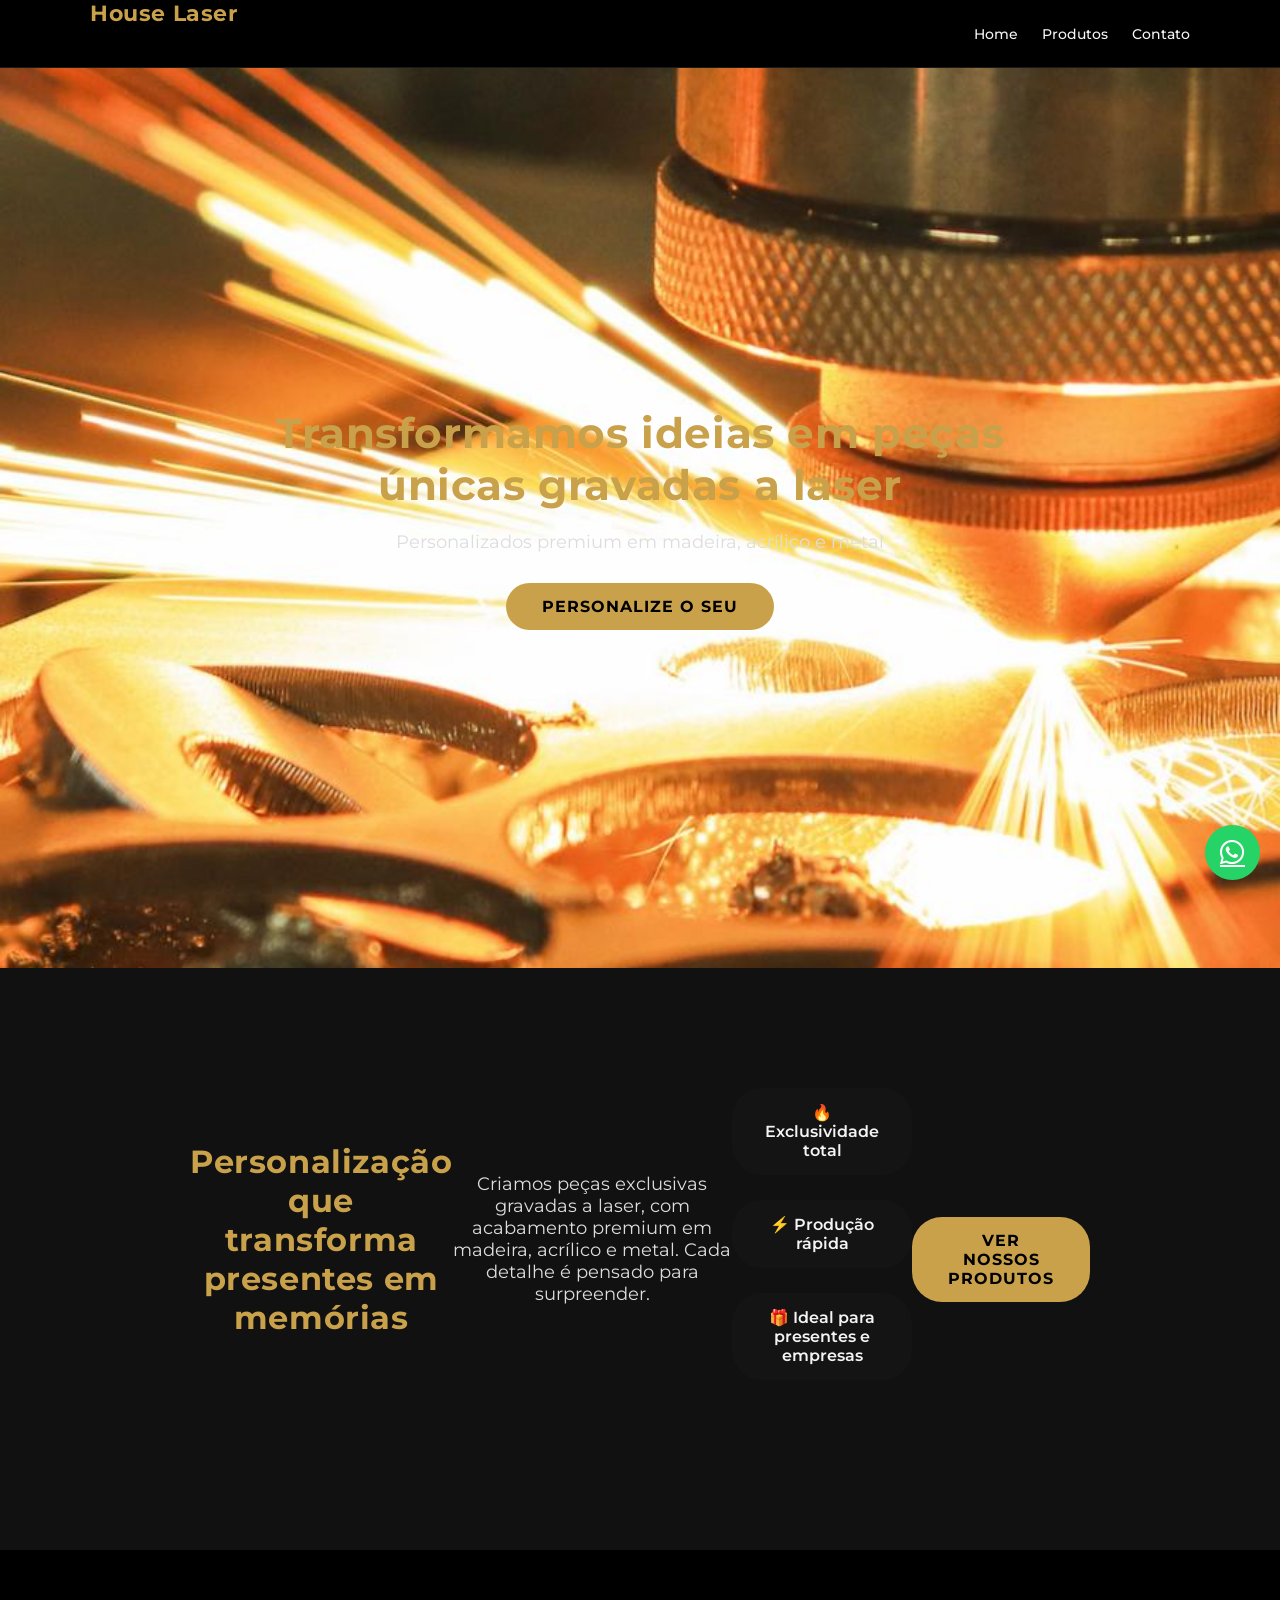
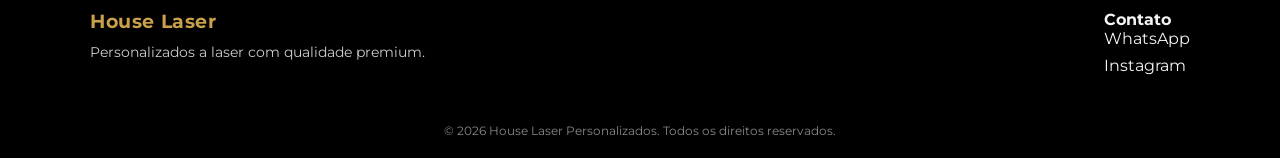
==== index.html @ 50e9833d "updates" ====
<!DOCTYPE html>
<html lang="pt-BR">
<head>
    <meta charset="UTF-8">
    <meta name="viewport" content="width=device-width, initial-scale=1.0">
    <title>House laser | Personalizados a laser</title>

    <link rel="stylesheet" href="css/style.css">
    <link rel="stylesheet" href="https://cdnjs.cloudflare.com/ajax/libs/font-awesome/6.5.0/css/all.min.css">
    <link rel="preconnect" href="https://fonts.googleapis.com">
    <link rel="preconnect" href="https://fonts.gstatic.com" crossorigin>
    <link href="https://fonts.googleapis.com/css2?family=Montserrat:wght@300;400;600;700&display=swap" rel="stylesheet">
    
  </head>
<body id="topo">
    <header class="header">
  <div class="container">
    <h2 class="logo">House Laser</h2>

<nav class="menu">
  <a href="#topo">Home</a>
  <a href="produtos.html">Produtos</a>
  <a href="#contato">Contato</a>
</nav>
  </div>
</header>

<section class="hero">
  <div class="hero-overlay"></div>

  <div class="hero-content reveal">
    <h1>Transformamos ideias em peças únicas gravadas a laser</h1>
    <p>Personalizados premium em madeira, acrílico e metal</p>
    <a href="produtos.html" class="btn-hero">Personalize o seu</a>
  </div>
</section>
    <section class="destaque">
  <div class="container destaque-content reveal">

    <h2>Personalização que transforma presentes em memórias</h2>

    <p>
      Criamos peças exclusivas gravadas a laser, com acabamento premium
      em madeira, acrílico e metal. Cada detalhe é pensado para surpreender.
    </p>

    <div class="destaque-itens">
      <div>🔥 Exclusividade total</div>
      <div>⚡ Produção rápida</div>
      <div>🎁 Ideal para presentes e empresas</div>
    </div>

    <a href="produtos.html" class="btn-hero">
      Ver nossos produtos
    </a>
  </div>


</section>
<footer class="footer" id="contato">
  <div class="footer-container">

    <div class="footer-brand">
      <h3>House Laser</h3>
      <p>Personalizados a laser com qualidade premium.</p>
    </div>

    <div class="footer-contact">
      <h4>Contato</h4>
      <a href="https://wa.me/5549988721313" target="_blank">WhatsApp</a>
      <a href="https://instagram.com/" target="_blank">Instagram</a>
    </div>

  </div>

  <div class="footer-bottom">
    © 2026 House Laser Personalizados. Todos os direitos reservados.
  </div>
</footer>
<script>
  const reveals = document.querySelectorAll('.reveal');

  function revealOnScroll() {
    reveals.forEach(reveal => {
      const windowHeight = window.innerHeight;
      const elementTop = reveal.getBoundingClientRect().top;
      const elementVisible = 100;

      if (elementTop < windowHeight - elementVisible) {
        reveal.classList.add('active');
      }
    });
  }

  window.addEventListener('scroll', revealOnScroll);
  revealOnScroll();
</script>
<a href="https://wa.me/5549988721313" 
   class="whatsapp-float" 
   target="_blank" 
   aria-label="Fale conosco no WhatsApp">
   <i class="fa-brands fa-whatsapp"></i>
</a>
</body>
</html>
---- css/style.css ----
/* ==================================================
   VARIÁVEIS
================================================== */
:root {
  --gold: #c9a14a;
  --dark: #0b0b0b;
  --dark-soft: #111;
  --card: #141414;
  --text: #f4f4f4;
  --border-soft: rgba(255,255,255,0.1);
}

/* ==================================================
   RESET / BASE
================================================== */
* {
  margin: 0;
  padding: 0;
  box-sizing: border-box;
}

html {
  scroll-behavior: smooth;
}

body {
  background: var(--dark);
  color: var(--text);
  font-family: 'Montserrat', sans-serif;
}

section {
  padding: 120px 20px;
}

h1, h2, h3 {
  font-weight: 700;
  letter-spacing: 0.6px;
}

h2 {
  font-size: 32px;
  margin-bottom: 40px;
  text-align: center;
}

/* ==================================================
   CONTAINER
================================================== */
.container {
  width: 90%;
  max-width: 1100px;
  margin: auto;
  display: flex;
  justify-content: space-between;
  align-items: center;
}

/* ==================================================
   HEADER
================================================== */
.header {
  background: #000;
  border-bottom: 1px solid var(--border-soft);
}

.logo {
  color: var(--gold);
  font-size: 22px;
  font-weight: 700;
}

.menu a {
  margin-left: 20px;
  color: var(--text);
  text-decoration: none;
  font-size: 14px;
  font-weight: 500;
  transition: color 0.3s;
}

.menu a:hover {
  color: var(--gold);
}

/* ==================================================
   HERO
================================================== */
.hero {
  position: relative;
  height: 100vh;
  background: url('../img/hero.jpg') center/cover no-repeat;
  display: flex;
  align-items: center;
  justify-content: center;
}

.hero-overlay {
  background: rgba(0,0,0,0.7);
}

.hero-content {
  position: relative;
  text-align: center;
  max-width: 800px;
}

.hero-content h1 {
  font-size: 42px;
  color: var(--gold);
  margin-bottom: 20px;
}

.hero-content p {
  font-size: 18px;
  color: #ddd;
  margin-bottom: 30px;
}

/* BOTÕES */
.btn,
.btn-hero {
  display: inline-block;
  padding: 14px 36px;
  background: var(--gold);
  color: #000;
  font-weight: 700;
  border-radius: 30px;
  text-decoration: none;
  letter-spacing: 1px;
  text-transform: uppercase;
  transition: transform 0.3s, background 0.3s;
}

.btn:hover,
.btn-hero:hover {
  background: #e0b85c;
  transform: scale(1.05);
}

/* ==================================================
   DESTAQUE
================================================== */
.destaque {
  background: var(--dark-soft);
  text-align: center;
}

.destaque-content {
  max-width: 900px;
  margin: auto;
}

.destaque h2 {
  color: var(--gold);
}

.destaque p {
  font-size: 18px;
  color: #ddd;
  margin-bottom: 40px;
}

.destaque-itens {
  display: flex;
  justify-content: center;
  gap: 25px;
  flex-wrap: wrap;
  margin-bottom: 50px;
}

.destaque-itens div {
  background: var(--card);
  padding: 15px 25px;
  border-radius: 30px;
  font-weight: 600;
}

/* ==================================================
   PRODUTOS
================================================== */
.produtos {
  background: #0f0f0f;
}

.produtos-grid {
  display: grid;
  grid-template-columns: repeat(3, 1fr);
  gap: 40px;
}

.produto-card {
  background: var(--card);
  padding: 30px;
  border-radius: 16px;
  text-align: center;
  box-shadow: 0 15px 35px rgba(0,0,0,0.5);
  transition: transform 0.4s, box-shadow 0.4s;
}

.produto-card:hover {
  transform: translateY(-10px);
  box-shadow: 0 20px 40px rgba(0,0,0,0.7);
}

/* IMAGENS DOS PRODUTOS */
.produto-card img {
  width: 100%;
  height: 200px;
  object-fit: contain;   /* não corta */
  background: #fff;
  padding: 12px;
  border-radius: 12px;
}

.produto-card h3 {
  font-size: 18px;
  margin-bottom: 10px;
}

.produto-card p {
  font-size: 16px;
  font-weight: 600;
  margin-bottom: 20px;
}

/* ==================================================
   CHECKOUT (AJUSTADO)
================================================== */
.checkout {
  background: #0f0f0f;
}

.checkout-container {
  max-width: 1000px;
  margin: auto;
}

.checkout h1 {
  text-align: center;
  font-size: 36px;
  color: var(--gold);
  margin-bottom: 50px;
}

.checkout-box {
  display: grid;
  grid-template-columns: 1fr 1fr;
  gap: 60px;
}

.checkout-resumo,
.checkout-pagamento {
  background: var(--card);
  padding: 40px;
  border-radius: 18px;
}

.checkout-resumo h3,
.checkout-pagamento h3 {
  color: var(--gold);
  font-size: 22px;
  margin-bottom: 25px;
}

/* TEXTO MAIS LARGO */
.checkout span,
.checkout strong,
.checkout p {
  font-size: 16px;
  font-weight: 600;
}

/* PRODUTO */
.checkout-resumo .item {
  display: flex;
  justify-content: space-between;
  margin-bottom: 20px;
}

.checkout-resumo .total {
  display: flex;
  justify-content: space-between;
  border-top: 1px solid var(--border-soft);
  padding-top: 20px;
  font-size: 20px;
  font-weight: 700;
}

/* PAGAMENTO */
.opcao {
  display: flex;
  align-items: center;
  gap: 10px;
  margin-bottom: 20px;
  font-size: 15px;
}

.btn-checkout {
  width: 100%;
  margin-top: 30px;
}

/* ==================================================
   FOOTER
================================================== */
.footer {
  background: #000;
  padding: 60px 0 20px;
}

.footer-container {
  width: 90%;
  max-width: 1100px;
  margin: auto;
  display: flex;
  justify-content: space-between;
  gap: 40px;
}

.footer-brand h3 {
  color: var(--gold);
  margin-bottom: 10px;
}

.footer-brand p {
  font-size: 14px;
  color: #ccc;
}

.footer-contact a {
  display: block;
  color: var(--text);
  text-decoration: none;
  margin-bottom: 8px;
}

.footer-contact a:hover {
  color: var(--gold);
}

.footer-bottom {
  text-align: center;
  margin-top: 40px;
  font-size: 12px;
  color: #888;
}

/* ==================================================
   WHATSAPP
================================================== */
.whatsapp-float {
  position: fixed;
  bottom: 20px;
  right: 20px;
  width: 55px;
  height: 55px;
  background: #25d366;
  border-radius: 50%;
  display: flex;
  align-items: center;
  justify-content: center;
  font-size: 28px;
  color: #fff;
  z-index: 1000;
}

/* ==================================================
   RESPONSIVO
================================================== */
@media (max-width: 900px) {
  .produtos-grid {
    grid-template-columns: repeat(2, 1fr);
  }

  .checkout-box {
    grid-template-columns: 1fr;
  }
}

@media (max-width: 600px) {
  .produtos-grid {
    grid-template-columns: 1fr;
  }

  .hero-content h1 {
    font-size: 30px;
  }
}

/* =========================
   AJUSTES MOBILE – CORREÇÃO
========================= */
@media (max-width: 768px) {

  section {
    padding: 80px 20px;
  }

  .hero-content {
    max-width: 100%;
    padding: 0 10px;
  }

  .hero-content h1 {
    font-size: 26px;
    line-height: 1.3;
  }

  .hero-content p {
    font-size: 15px;
  }

  .destaque p {
    font-size: 16px;
  }

  .checkout h1 {
    font-size: 28px;
  }

  .checkout span,
  .checkout strong,
  .checkout p {
    font-size: 15px;
  }

  .checkout-resumo,
  .checkout-pagamento {
    padding: 28px;
  }

  .menu a {
    font-size: 13px;
  }
}

@media (max-width: 768px) {
  .produto-card img {
    height: 180px;
  }
}

/* HERO PRODUTOS - MOBILE */
@media (max-width: 768px) {

  .hero {
    height: auto !important;
    min-height: 70vh;
    padding: 100px 20px 80px;
  }

  .hero-content h1 {
    font-size: 28px;
    line-height: 1.3;
  }

  .hero-content p {
    font-size: 15px;
  }
}

.produto-card {
  padding: 32px;
}

@media (max-width: 768px) {
  .produto-card {
    padding: 28px;
  }
}

@media (max-width: 768px) {
  .produtos-grid {
    gap: 30px;
  }
}

.produto-card h3 {
  font-size: 18px;
  margin-bottom: 10px;
}

.produto-card p {
  font-size: 15px;
  color: #ddd;
}
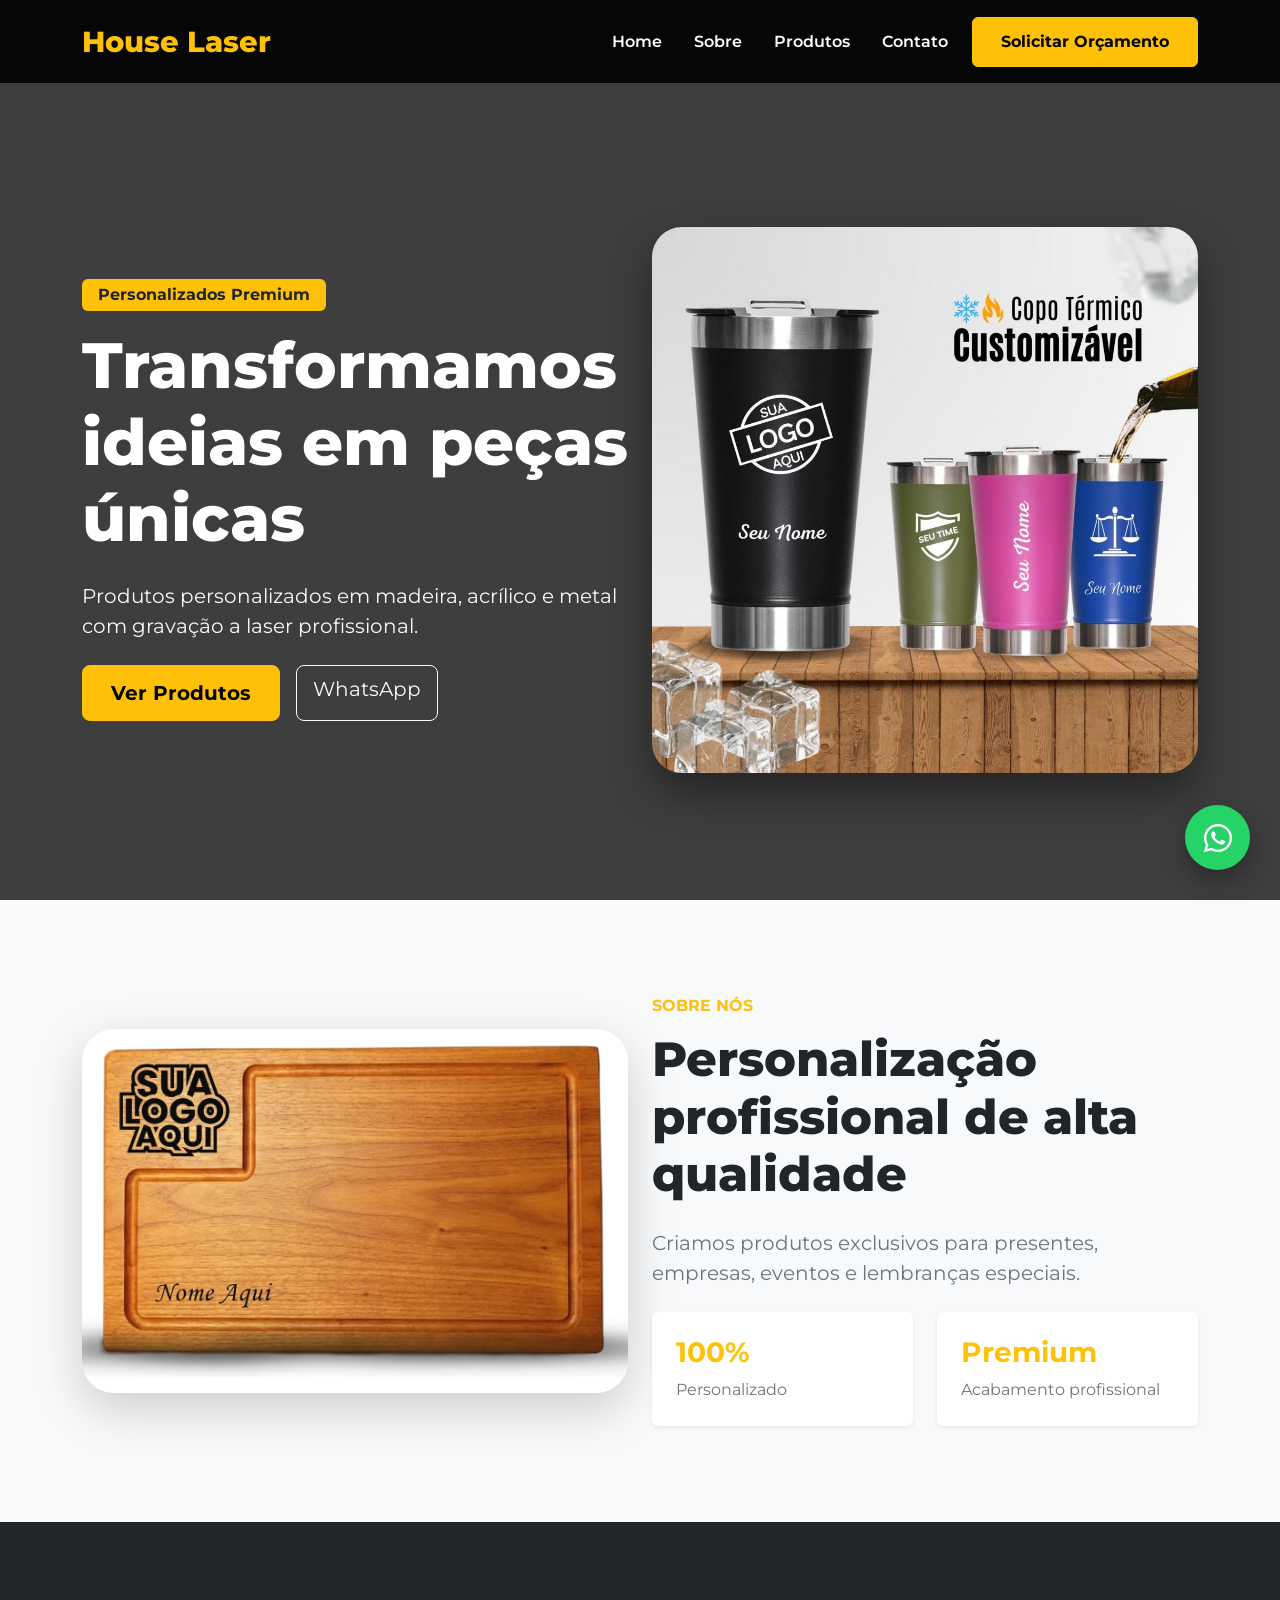
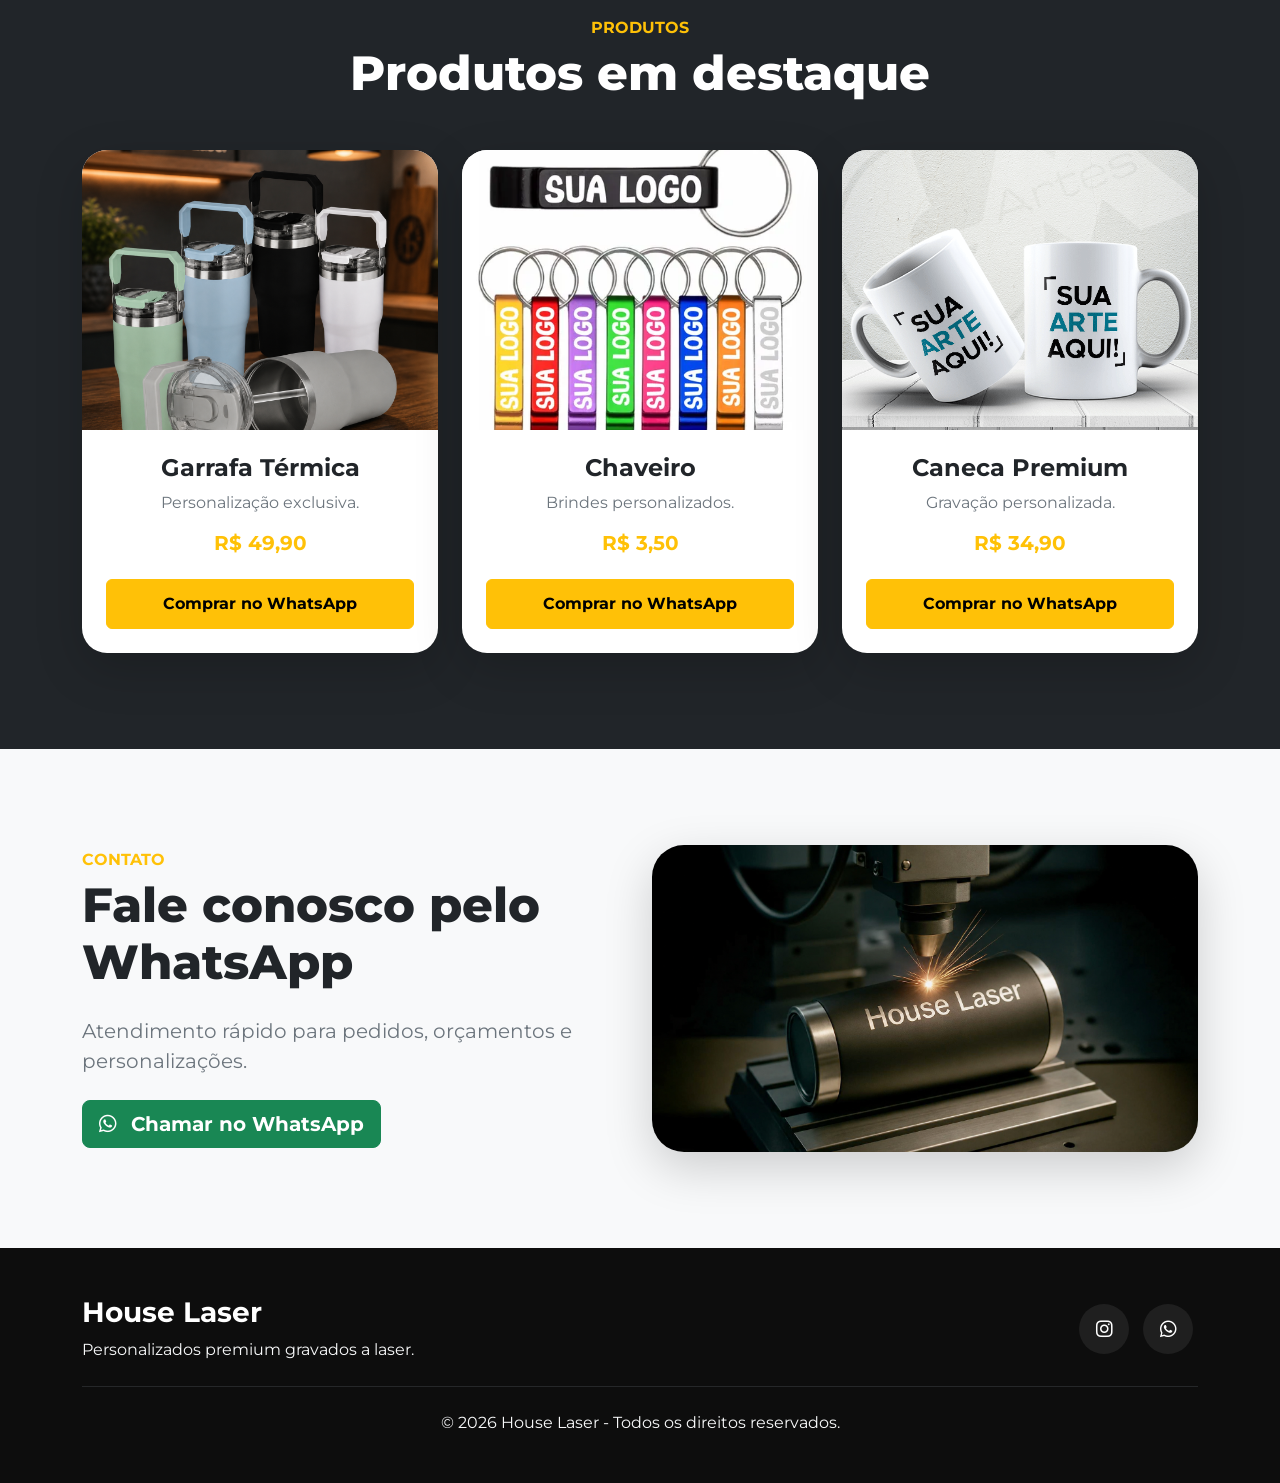
==== commit 738a8b3e: "Update Alterando e atualizando informações." ====
--- a/index.html
+++ b/index.html
@@ -1,105 +1,507 @@
 <!DOCTYPE html>
 <html lang="pt-BR">
+
 <head>
+
     <meta charset="UTF-8">
     <meta name="viewport" content="width=device-width, initial-scale=1.0">
-    <title>House laser | Personalizados a laser</title>
-
-    <link rel="stylesheet" href="css/style.css">
-    <link rel="stylesheet" href="https://cdnjs.cloudflare.com/ajax/libs/font-awesome/6.5.0/css/all.min.css">
+
+    <title>House Laser | Personalizados Premium</title>
+
+    <!-- BOOTSTRAP -->
+    <link href="https://cdn.jsdelivr.net/npm/bootstrap@5.3.8/dist/css/bootstrap.min.css" rel="stylesheet">
+
+    <!-- FONT AWESOME -->
+    <link rel="stylesheet"
+        href="https://cdnjs.cloudflare.com/ajax/libs/font-awesome/6.5.2/css/all.min.css">
+
+    <!-- GOOGLE FONT -->
     <link rel="preconnect" href="https://fonts.googleapis.com">
     <link rel="preconnect" href="https://fonts.gstatic.com" crossorigin>
-    <link href="https://fonts.googleapis.com/css2?family=Montserrat:wght@300;400;600;700&display=swap" rel="stylesheet">
+
+    <link href="https://fonts.googleapis.com/css2?family=Montserrat:wght@300;400;500;600;700;800&display=swap"
+        rel="stylesheet">
+
+        <link rel="stylesheet" href="./css/style.css">
+
     
-  </head>
-<body id="topo">
-    <header class="header">
-  <div class="container">
-    <h2 class="logo">House Laser</h2>
-
-<nav class="menu">
-  <a href="#topo">Home</a>
-  <a href="produtos.html">Produtos</a>
-  <a href="#contato">Contato</a>
-</nav>
-  </div>
-</header>
-
-<section class="hero">
-  <div class="hero-overlay"></div>
-
-  <div class="hero-content reveal">
-    <h1>Transformamos ideias em peças únicas gravadas a laser</h1>
-    <p>Personalizados premium em madeira, acrílico e metal</p>
-    <a href="produtos.html" class="btn-hero">Personalize o seu</a>
-  </div>
-</section>
-    <section class="destaque">
-  <div class="container destaque-content reveal">
-
-    <h2>Personalização que transforma presentes em memórias</h2>
-
-    <p>
-      Criamos peças exclusivas gravadas a laser, com acabamento premium
-      em madeira, acrílico e metal. Cada detalhe é pensado para surpreender.
-    </p>
-
-    <div class="destaque-itens">
-      <div>🔥 Exclusividade total</div>
-      <div>⚡ Produção rápida</div>
-      <div>🎁 Ideal para presentes e empresas</div>
-    </div>
-
-    <a href="produtos.html" class="btn-hero">
-      Ver nossos produtos
+
+</head>
+
+<body>
+
+    <!-- NAVBAR -->
+
+    <nav class="navbar navbar-expand-lg navbar-dark fixed-top">
+
+        <div class="container">
+
+            <a class="navbar-brand" href="#">
+                House Laser
+            </a>
+
+            <button class="navbar-toggler"
+                type="button"
+                data-bs-toggle="collapse"
+                data-bs-target="#menu">
+
+                <span class="navbar-toggler-icon"></span>
+
+            </button>
+
+            <div class="collapse navbar-collapse" id="menu">
+
+                <ul class="navbar-nav ms-auto align-items-lg-center gap-lg-3 text-center">
+
+                    <li class="nav-item">
+                        <a class="nav-link" href="#inicio">
+                            Home
+                        </a>
+                    </li>
+
+                    <li class="nav-item">
+                        <a class="nav-link" href="#sobre">
+                            Sobre
+                        </a>
+                    </li>
+
+                    <li class="nav-item">
+                        <a class="nav-link" href="#produtos">
+                            Produtos
+                        </a>
+                    </li>
+
+                    <li class="nav-item">
+                        <a class="nav-link" href="#contato">
+                            Contato
+                        </a>
+                    </li>
+
+                    <li class="nav-item mt-3 mt-lg-0">
+
+                        <a href="https://wa.me/5549988721313?text=Olá!%20Gostaria%20de%20um%20orçamento."
+                            target="_blank"
+                            class="btn btn-warning">
+
+                            Solicitar Orçamento
+
+                        </a>
+
+                    </li>
+
+                </ul>
+
+            </div>
+
+        </div>
+
+    </nav>
+
+    <!-- HERO -->
+
+    <section class="hero" id="inicio">
+
+        <div class="container">
+
+            <div class="row align-items-center gy-5">
+
+                <div class="col-lg-6 text-center text-lg-start">
+
+                    <span class="badge bg-warning text-dark fs-6 px-3 py-2 mb-3">
+                        Personalizados Premium
+                    </span>
+
+                    <h1 class="text-white mb-4">
+
+                        Transformamos ideias em peças únicas
+
+                    </h1>
+
+                    <p class="text-light fs-5 mb-4">
+
+                        Produtos personalizados em madeira,
+                        acrílico e metal com gravação a laser
+                        profissional.
+
+                    </p>
+
+                    <div class="d-flex flex-column flex-sm-row gap-3 justify-content-center justify-content-lg-start">
+
+                        <a href="#produtos"
+                            class="btn btn-warning btn-lg">
+
+                            Ver Produtos
+
+                        </a>
+
+                        <a href="https://wa.me/5549988721313?text=Olá!%20Gostaria%20de%20um%20orçamento."
+                            target="_blank"
+                            class="btn btn-outline-light btn-lg">
+
+                            WhatsApp
+
+                        </a>
+
+                    </div>
+
+                </div>
+
+                <div class="col-lg-6 text-center">
+
+                    <img src="img/copo_termico.jfif"
+                        class="img-fluid hero-image"
+                        alt="Produto">
+
+                </div>
+
+            </div>
+
+        </div>
+
+    </section>
+
+    <!-- SOBRE -->
+
+    <section class="py-5 bg-light" id="sobre">
+
+        <div class="container py-5">
+
+            <div class="row align-items-center gy-5">
+
+                <div class="col-lg-6">
+
+                    <img src="img/tabuas.webp"
+                        class="img-fluid rounded-5 shadow-lg"
+                        alt="Sobre">
+
+                </div>
+
+                <div class="col-lg-6">
+
+                    <h6 class="text-warning fw-bold text-uppercase mb-3">
+                        Sobre nós
+                    </h6>
+
+                    <h2 class="section-title mb-4">
+
+                        Personalização profissional de alta qualidade
+
+                    </h2>
+
+                    <p class="text-secondary fs-5 mb-4">
+
+                        Criamos produtos exclusivos para presentes,
+                        empresas, eventos e lembranças especiais.
+
+                    </p>
+
+                    <div class="row g-4">
+
+                        <div class="col-sm-6">
+
+                            <div class="card border-0 shadow-sm p-4 h-100">
+
+                                <h3 class="fw-bold text-warning">
+                                    100%
+                                </h3>
+
+                                <p class="mb-0 text-secondary">
+                                    Personalizado
+                                </p>
+
+                            </div>
+
+                        </div>
+
+                        <div class="col-sm-6">
+
+                            <div class="card border-0 shadow-sm p-4 h-100">
+
+                                <h3 class="fw-bold text-warning">
+                                    Premium
+                                </h3>
+
+                                <p class="mb-0 text-secondary">
+                                    Acabamento profissional
+                                </p>
+
+                            </div>
+
+                        </div>
+
+                    </div>
+
+                </div>
+
+            </div>
+
+        </div>
+
+    </section>
+
+    <!-- PRODUTOS -->
+
+    <section class="py-5 bg-dark" id="produtos">
+
+        <div class="container py-5">
+
+            <div class="text-center mb-5">
+
+                <h6 class="text-warning fw-bold text-uppercase">
+                    Produtos
+                </h6>
+
+                <h2 class="section-title text-white">
+
+                    Produtos em destaque
+
+                </h2>
+
+            </div>
+
+            <div class="row g-4">
+
+                <!-- CARD -->
+
+                <div class="col-md-6 col-lg-4 d-flex">
+
+                    <div class="card produto-card shadow-lg w-100">
+
+                        <img src="img/garrafa.jpg"
+                            class="card-img-top"
+                            alt="Copo">
+
+                        <div class="card-body text-center p-4 d-flex flex-column">
+
+                            <h4 class="fw-bold">
+                                Garrafa Térmica
+                            </h4>
+
+                            <p class="text-secondary">
+                                Personalização exclusiva.
+                            </p>
+
+                            <h5 class="fw-bold text-warning mb-4">
+                                R$ 49,90
+                            </h5>
+
+                            <a href="https://wa.me/5549988721313?text=Olá!%20Quero%20personalizar%20um%20Copo."
+                                target="_blank"
+                                class="btn btn-warning w-100 fw-bold">
+
+                                Comprar no WhatsApp
+
+                            </a>
+
+                        </div>
+
+                    </div>
+
+                </div>
+
+                <!-- CARD -->
+
+                <div class="col-md-6 col-lg-4 d-flex">
+
+                    <div class="card produto-card shadow-lg w-100">
+
+                        <img src="img/chaveiro.webp"
+                            class="card-img-top"
+                            alt="Chaveiro">
+
+                        <div class="card-body text-center p-4 d-flex flex-column">
+
+                            <h4 class="fw-bold">
+                                Chaveiro
+                            </h4>
+
+                            <p class="text-secondary flex-grow-1">
+                                Brindes personalizados.
+                            </p>
+
+                            <h5 class="fw-bold text-warning mb-4">
+                                R$ 3,50
+                            </h5>
+
+                            <a href="https://wa.me/5549988721313?text=Olá!%20Quero%20personalizar%20um%20Chaveiro."
+                                target="_blank"
+                                class="btn btn-warning w-100 fw-bold">
+
+                                Comprar no WhatsApp
+
+                            </a>
+
+                        </div>
+
+                    </div>
+
+                </div>
+
+                <!-- CARD -->
+
+                <div class="col-md-6 col-lg-4 d-flex">
+
+                    <div class="card produto-card shadow-lg w-100">
+
+                        <img src="img/caneca.png"
+                            class="card-img-top"
+                            alt="Caneca">
+
+                        <div class="card-body text-center p-4 d-flex flex-column">
+
+                            <h4 class="fw-bold">
+                                Caneca Premium
+                            </h4>
+
+                            <p class="text-secondary">
+                                Gravação personalizada.
+                            </p>
+
+                            <h5 class="fw-bold text-warning mb-4">
+                                R$ 34,90
+                            </h5>
+
+                            <a href="https://wa.me/5549988721313?text=Olá!%20Quero%20personalizar%20uma%20Caneca."
+                                target="_blank"
+                                class="btn btn-warning w-100 fw-bold">
+
+                                Comprar no WhatsApp
+
+                            </a>
+
+                        </div>
+
+                    </div>
+
+                </div>
+
+            </div>
+
+        </div>
+
+    </section>
+
+    <!-- CONTATO -->
+
+    <section class="py-5 bg-light" id="contato">
+
+        <div class="container py-5">
+
+            <div class="row align-items-center gy-5">
+
+                <div class="col-lg-6">
+
+                    <h6 class="text-warning fw-bold text-uppercase">
+                        Contato
+                    </h6>
+
+                    <h2 class="section-title mb-4">
+
+                        Fale conosco pelo WhatsApp
+
+                    </h2>
+
+                    <p class="text-secondary fs-5 mb-4">
+
+                        Atendimento rápido para pedidos,
+                        orçamentos e personalizações.
+
+                    </p>
+
+                    <a href="https://wa.me/5549988721313?text=Olá!%20Gostaria%20de%20mais%20informações."
+                        target="_blank"
+                        class="btn btn-success btn-lg fw-bold">
+
+                        <i class="fa-brands fa-whatsapp me-2"></i>
+
+                        Chamar no WhatsApp
+
+                    </a>
+
+                </div>
+
+                <div class="col-lg-6">
+
+                    <img src="img/imagem contato.png"
+                        class="img-fluid rounded-5 shadow-lg"
+                        alt="Contato">
+
+                </div>
+
+            </div>
+
+        </div>
+
+    </section>
+
+    <!-- FOOTER -->
+
+    <footer class="py-5">
+
+        <div class="container">
+
+            <div class="row gy-4 align-items-center">
+
+                <div class="col-lg-6 text-center text-lg-start">
+
+                    <h3 class="text-white fw-bold">
+                        House Laser
+                    </h3>
+
+                    <p class="text-light mb-0">
+
+                        Personalizados premium gravados a laser.
+
+                    </p>
+
+                </div>
+
+                <div class="col-lg-6 text-center text-lg-end">
+
+                    <a href="#"
+                        class="social-icon">
+
+                        <i class="fa-brands fa-instagram"></i>
+
+                    </a>
+
+                    <a href="https://wa.me/5549988721313"
+                        target="_blank"
+                        class="social-icon">
+
+                        <i class="fa-brands fa-whatsapp"></i>
+
+                    </a>
+
+                </div>
+
+            </div>
+
+            <hr class="border-secondary my-4">
+
+            <p class="text-center text-light mb-0">
+
+                © 2026 House Laser - Todos os direitos reservados.
+
+            </p>
+
+        </div>
+
+    </footer>
+
+    <!-- WHATSAPP FLOAT -->
+
+    <a href="https://wa.me/5549988721313?text=Olá!%20Gostaria%20de%20um%20orçamento."
+        class="whatsapp-float"
+        target="_blank">
+
+        <i class="fa-brands fa-whatsapp"></i>
+
     </a>
-  </div>
-
-
-</section>
-<footer class="footer" id="contato">
-  <div class="footer-container">
-
-    <div class="footer-brand">
-      <h3>House Laser</h3>
-      <p>Personalizados a laser com qualidade premium.</p>
-    </div>
-
-    <div class="footer-contact">
-      <h4>Contato</h4>
-      <a href="https://wa.me/5549988721313" target="_blank">WhatsApp</a>
-      <a href="https://instagram.com/" target="_blank">Instagram</a>
-    </div>
-
-  </div>
-
-  <div class="footer-bottom">
-    © 2026 House Laser Personalizados. Todos os direitos reservados.
-  </div>
-</footer>
-<script>
-  const reveals = document.querySelectorAll('.reveal');
-
-  function revealOnScroll() {
-    reveals.forEach(reveal => {
-      const windowHeight = window.innerHeight;
-      const elementTop = reveal.getBoundingClientRect().top;
-      const elementVisible = 100;
-
-      if (elementTop < windowHeight - elementVisible) {
-        reveal.classList.add('active');
-      }
-    });
-  }
-
-  window.addEventListener('scroll', revealOnScroll);
-  revealOnScroll();
-</script>
-<a href="https://wa.me/5549988721313" 
-   class="whatsapp-float" 
-   target="_blank" 
-   aria-label="Fale conosco no WhatsApp">
-   <i class="fa-brands fa-whatsapp"></i>
-</a>
+
+    <!-- JS BOOTSTRAP -->
+
+    <script src="https://cdn.jsdelivr.net/npm/bootstrap@5.3.8/dist/js/bootstrap.bundle.min.js"></script>
+
 </body>
 </html>
--- a/css/style.css
+++ b/css/style.css
@@ -1,489 +1,194 @@
-/* ==================================================
-   VARIÁVEIS
-================================================== */
-:root {
-  --gold: #c9a14a;
-  --dark: #0b0b0b;
-  --dark-soft: #111;
-  --card: #141414;
-  --text: #f4f4f4;
-  --border-soft: rgba(255,255,255,0.1);
-}
 
-/* ==================================================
-   RESET / BASE
-================================================== */
-* {
-  margin: 0;
-  padding: 0;
-  box-sizing: border-box;
-}
+        *{
+            font-family: 'Montserrat', sans-serif;
+        }
 
-html {
-  scroll-behavior: smooth;
-}
+        html{
+            scroll-behavior: smooth;
+        }
 
-body {
-  background: var(--dark);
-  color: var(--text);
-  font-family: 'Montserrat', sans-serif;
-}
+        body{
+            background-color: #f5f5f5;
+        }
 
-section {
-  padding: 120px 20px;
-}
+        /* NAVBAR */
 
-h1, h2, h3 {
-  font-weight: 700;
-  letter-spacing: 0.6px;
-}
+        .navbar{
+            background: rgba(0,0,0,0.9);
+            backdrop-filter: blur(10px);
+            padding: 15px 0;
+        }
 
-h2 {
-  font-size: 32px;
-  margin-bottom: 40px;
-  text-align: center;
-}
+        .navbar-brand{
+            font-size: 1.8rem;
+            font-weight: 800;
+            color: #ffc107 !important;
+        }
 
-/* ==================================================
-   CONTAINER
-================================================== */
-.container {
-  width: 90%;
-  max-width: 1100px;
-  margin: auto;
-  display: flex;
-  justify-content: space-between;
-  align-items: center;
-}
+        .nav-link{
+            color: white !important;
+            font-weight: 600;
+            transition: .3s;
+        }
 
-/* ==================================================
-   HEADER
-================================================== */
-.header {
-  background: #000;
-  border-bottom: 1px solid var(--border-soft);
-}
+        .nav-link:hover{
+            color: #ffc107 !important;
+        }
 
-.logo {
-  color: var(--gold);
-  font-size: 22px;
-  font-weight: 700;
-}
+        /* HERO */
 
-.menu a {
-  margin-left: 20px;
-  color: var(--text);
-  text-decoration: none;
-  font-size: 14px;
-  font-weight: 500;
-  transition: color 0.3s;
-}
+        .hero{
 
-.menu a:hover {
-  color: var(--gold);
-}
+            min-height: 100vh;
 
-/* ==================================================
-   HERO
-================================================== */
-.hero {
-  position: relative;
-  height: 100vh;
-  background: url('../img/hero.jpg') center/cover no-repeat;
-  display: flex;
-  align-items: center;
-  justify-content: center;
-}
+            background:
+            linear-gradient(rgba(0,0,0,0.75), rgba(0,0,0,0.75)),
+            url('img/hero-bg.jpg');
 
-.hero-overlay {
-  background: rgba(0,0,0,0.7);
-}
+            background-size: cover;
+            background-position: center;
 
-.hero-content {
-  position: relative;
-  text-align: center;
-  max-width: 800px;
-}
+            display: flex;
+            align-items: center;
 
-.hero-content h1 {
-  font-size: 42px;
-  color: var(--gold);
-  margin-bottom: 20px;
-}
+            padding-top: 100px;
+        }
 
-.hero-content p {
-  font-size: 18px;
-  color: #ddd;
-  margin-bottom: 30px;
-}
+        .hero h1{
+            font-size: 4rem;
+            font-weight: 800;
+        }
 
-/* BOTÕES */
-.btn,
-.btn-hero {
-  display: inline-block;
-  padding: 14px 36px;
-  background: var(--gold);
-  color: #000;
-  font-weight: 700;
-  border-radius: 30px;
-  text-decoration: none;
-  letter-spacing: 1px;
-  text-transform: uppercase;
-  transition: transform 0.3s, background 0.3s;
-}
+        .hero-image{
+            border-radius: 30px;
+            box-shadow: 0 20px 40px rgba(0,0,0,0.4);
+        }
 
-.btn:hover,
-.btn-hero:hover {
-  background: #e0b85c;
-  transform: scale(1.05);
-}
+        /* BOTÕES */
 
-/* ==================================================
-   DESTAQUE
-================================================== */
-.destaque {
-  background: var(--dark-soft);
-  text-align: center;
-}
+        .btn-warning{
+            font-weight: 700;
+            padding: 12px 28px;
+        }
 
-.destaque-content {
-  max-width: 900px;
-  margin: auto;
-}
+        /* CARDS */
 
-.destaque h2 {
-  color: var(--gold);
-}
+        .produto-card{
+            border: none;
+            border-radius: 25px;
+            overflow: hidden;
+            transition: .4s;
+        }
 
-.destaque p {
-  font-size: 18px;
-  color: #ddd;
-  margin-bottom: 40px;
-}
+        .produto-card:hover{
+            transform: translateY(-10px);
+        }
 
-.destaque-itens {
-  display: flex;
-  justify-content: center;
-  gap: 25px;
-  flex-wrap: wrap;
-  margin-bottom: 50px;
-}
+        .produto-card img{
+            height: 280px;
+            object-fit: cover;
+        }
 
-.destaque-itens div {
-  background: var(--card);
-  padding: 15px 25px;
-  border-radius: 30px;
-  font-weight: 600;
-}
+        /* SEÇÕES */
 
-/* ==================================================
-   PRODUTOS
-================================================== */
-.produtos {
-  background: #0f0f0f;
-}
+        .section-title{
+            font-weight: 800;
+            font-size: 3rem;
+        }
 
-.produtos-grid {
-  display: grid;
-  grid-template-columns: repeat(3, 1fr);
-  gap: 40px;
-}
+        /* FOOTER */
 
-.produto-card {
-  background: var(--card);
-  padding: 30px;
-  border-radius: 16px;
-  text-align: center;
-  box-shadow: 0 15px 35px rgba(0,0,0,0.5);
-  transition: transform 0.4s, box-shadow 0.4s;
-}
+        footer{
+            background: #0d0d0d;
+        }
 
-.produto-card:hover {
-  transform: translateY(-10px);
-  box-shadow: 0 20px 40px rgba(0,0,0,0.7);
-}
+        .social-icon{
 
-/* IMAGENS DOS PRODUTOS */
-.produto-card img {
-  width: 100%;
-  height: 200px;
-  object-fit: contain;   /* não corta */
-  background: #fff;
-  padding: 12px;
-  border-radius: 12px;
-}
+            width: 50px;
+            height: 50px;
 
-.produto-card h3 {
-  font-size: 18px;
-  margin-bottom: 10px;
-}
+            display: inline-flex;
+            align-items: center;
+            justify-content: center;
 
-.produto-card p {
-  font-size: 16px;
-  font-weight: 600;
-  margin-bottom: 20px;
-}
+            border-radius: 50%;
 
-/* ==================================================
-   CHECKOUT (AJUSTADO)
-================================================== */
-.checkout {
-  background: #0f0f0f;
-}
+            background: #1f1f1f;
+            color: white;
 
-.checkout-container {
-  max-width: 1000px;
-  margin: auto;
-}
+            text-decoration: none;
 
-.checkout h1 {
-  text-align: center;
-  font-size: 36px;
-  color: var(--gold);
-  margin-bottom: 50px;
-}
+            margin: 5px;
 
-.checkout-box {
-  display: grid;
-  grid-template-columns: 1fr 1fr;
-  gap: 60px;
-}
+            font-size: 1.2rem;
 
-.checkout-resumo,
-.checkout-pagamento {
-  background: var(--card);
-  padding: 40px;
-  border-radius: 18px;
-}
+            transition: .3s;
+        }
 
-.checkout-resumo h3,
-.checkout-pagamento h3 {
-  color: var(--gold);
-  font-size: 22px;
-  margin-bottom: 25px;
-}
+        .social-icon:hover{
+            background: #ffc107;
+            color: black;
+        }
 
-/* TEXTO MAIS LARGO */
-.checkout span,
-.checkout strong,
-.checkout p {
-  font-size: 16px;
-  font-weight: 600;
-}
+        /* WHATSAPP FLOAT */
 
-/* PRODUTO */
-.checkout-resumo .item {
-  display: flex;
-  justify-content: space-between;
-  margin-bottom: 20px;
-}
+        .whatsapp-float{
 
-.checkout-resumo .total {
-  display: flex;
-  justify-content: space-between;
-  border-top: 1px solid var(--border-soft);
-  padding-top: 20px;
-  font-size: 20px;
-  font-weight: 700;
-}
+            position: fixed;
 
-/* PAGAMENTO */
-.opcao {
-  display: flex;
-  align-items: center;
-  gap: 10px;
-  margin-bottom: 20px;
-  font-size: 15px;
-}
+            width: 65px;
+            height: 65px;
 
-.btn-checkout {
-  width: 100%;
-  margin-top: 30px;
-}
+            bottom: 30px;
+            right: 30px;
 
-/* ==================================================
-   FOOTER
-================================================== */
-.footer {
-  background: #000;
-  padding: 60px 0 20px;
-}
+            background: #25d366;
+            color: white;
 
-.footer-container {
-  width: 90%;
-  max-width: 1100px;
-  margin: auto;
-  display: flex;
-  justify-content: space-between;
-  gap: 40px;
-}
+            border-radius: 50%;
 
-.footer-brand h3 {
-  color: var(--gold);
-  margin-bottom: 10px;
-}
+            display: flex;
+            align-items: center;
+            justify-content: center;
 
-.footer-brand p {
-  font-size: 14px;
-  color: #ccc;
-}
+            text-decoration: none;
 
-.footer-contact a {
-  display: block;
-  color: var(--text);
-  text-decoration: none;
-  margin-bottom: 8px;
-}
+            font-size: 32px;
 
-.footer-contact a:hover {
-  color: var(--gold);
-}
+            z-index: 999;
 
-.footer-bottom {
-  text-align: center;
-  margin-top: 40px;
-  font-size: 12px;
-  color: #888;
-}
+            box-shadow: 0 10px 25px rgba(0,0,0,0.3);
 
-/* ==================================================
-   WHATSAPP
-================================================== */
-.whatsapp-float {
-  position: fixed;
-  bottom: 20px;
-  right: 20px;
-  width: 55px;
-  height: 55px;
-  background: #25d366;
-  border-radius: 50%;
-  display: flex;
-  align-items: center;
-  justify-content: center;
-  font-size: 28px;
-  color: #fff;
-  z-index: 1000;
-}
+            animation: pulse 2s infinite;
+        }
 
-/* ==================================================
-   RESPONSIVO
-================================================== */
-@media (max-width: 900px) {
-  .produtos-grid {
-    grid-template-columns: repeat(2, 1fr);
-  }
+        @keyframes pulse{
 
-  .checkout-box {
-    grid-template-columns: 1fr;
-  }
-}
+            0%{
+                transform: scale(1);
+            }
 
-@media (max-width: 600px) {
-  .produtos-grid {
-    grid-template-columns: 1fr;
-  }
+            50%{
+                transform: scale(1.1);
+            }
 
-  .hero-content h1 {
-    font-size: 30px;
-  }
-}
+            100%{
+                transform: scale(1);
+            }
 
-/* =========================
-   AJUSTES MOBILE – CORREÇÃO
-========================= */
-@media (max-width: 768px) {
+        }
 
-  section {
-    padding: 80px 20px;
-  }
+        /* RESPONSIVO */
 
-  .hero-content {
-    max-width: 100%;
-    padding: 0 10px;
-  }
+        @media(max-width: 768px){
 
-  .hero-content h1 {
-    font-size: 26px;
-    line-height: 1.3;
-  }
+            .hero h1{
+                font-size: 2.8rem;
+            }
 
-  .hero-content p {
-    font-size: 15px;
-  }
+            .section-title{
+                font-size: 2.2rem;
+            }
 
-  .destaque p {
-    font-size: 16px;
-  }
+        }
 
-  .checkout h1 {
-    font-size: 28px;
-  }
-
-  .checkout span,
-  .checkout strong,
-  .checkout p {
-    font-size: 15px;
-  }
-
-  .checkout-resumo,
-  .checkout-pagamento {
-    padding: 28px;
-  }
-
-  .menu a {
-    font-size: 13px;
-  }
-}
-
-@media (max-width: 768px) {
-  .produto-card img {
-    height: 180px;
-  }
-}
-
-/* HERO PRODUTOS - MOBILE */
-@media (max-width: 768px) {
-
-  .hero {
-    height: auto !important;
-    min-height: 70vh;
-    padding: 100px 20px 80px;
-  }
-
-  .hero-content h1 {
-    font-size: 28px;
-    line-height: 1.3;
-  }
-
-  .hero-content p {
-    font-size: 15px;
-  }
-}
-
-.produto-card {
-  padding: 32px;
-}
-
-@media (max-width: 768px) {
-  .produto-card {
-    padding: 28px;
-  }
-}
-
-@media (max-width: 768px) {
-  .produtos-grid {
-    gap: 30px;
-  }
-}
-
-.produto-card h3 {
-  font-size: 18px;
-  margin-bottom: 10px;
-}
-
-.produto-card p {
-  font-size: 15px;
-  color: #ddd;
-}
-
-
